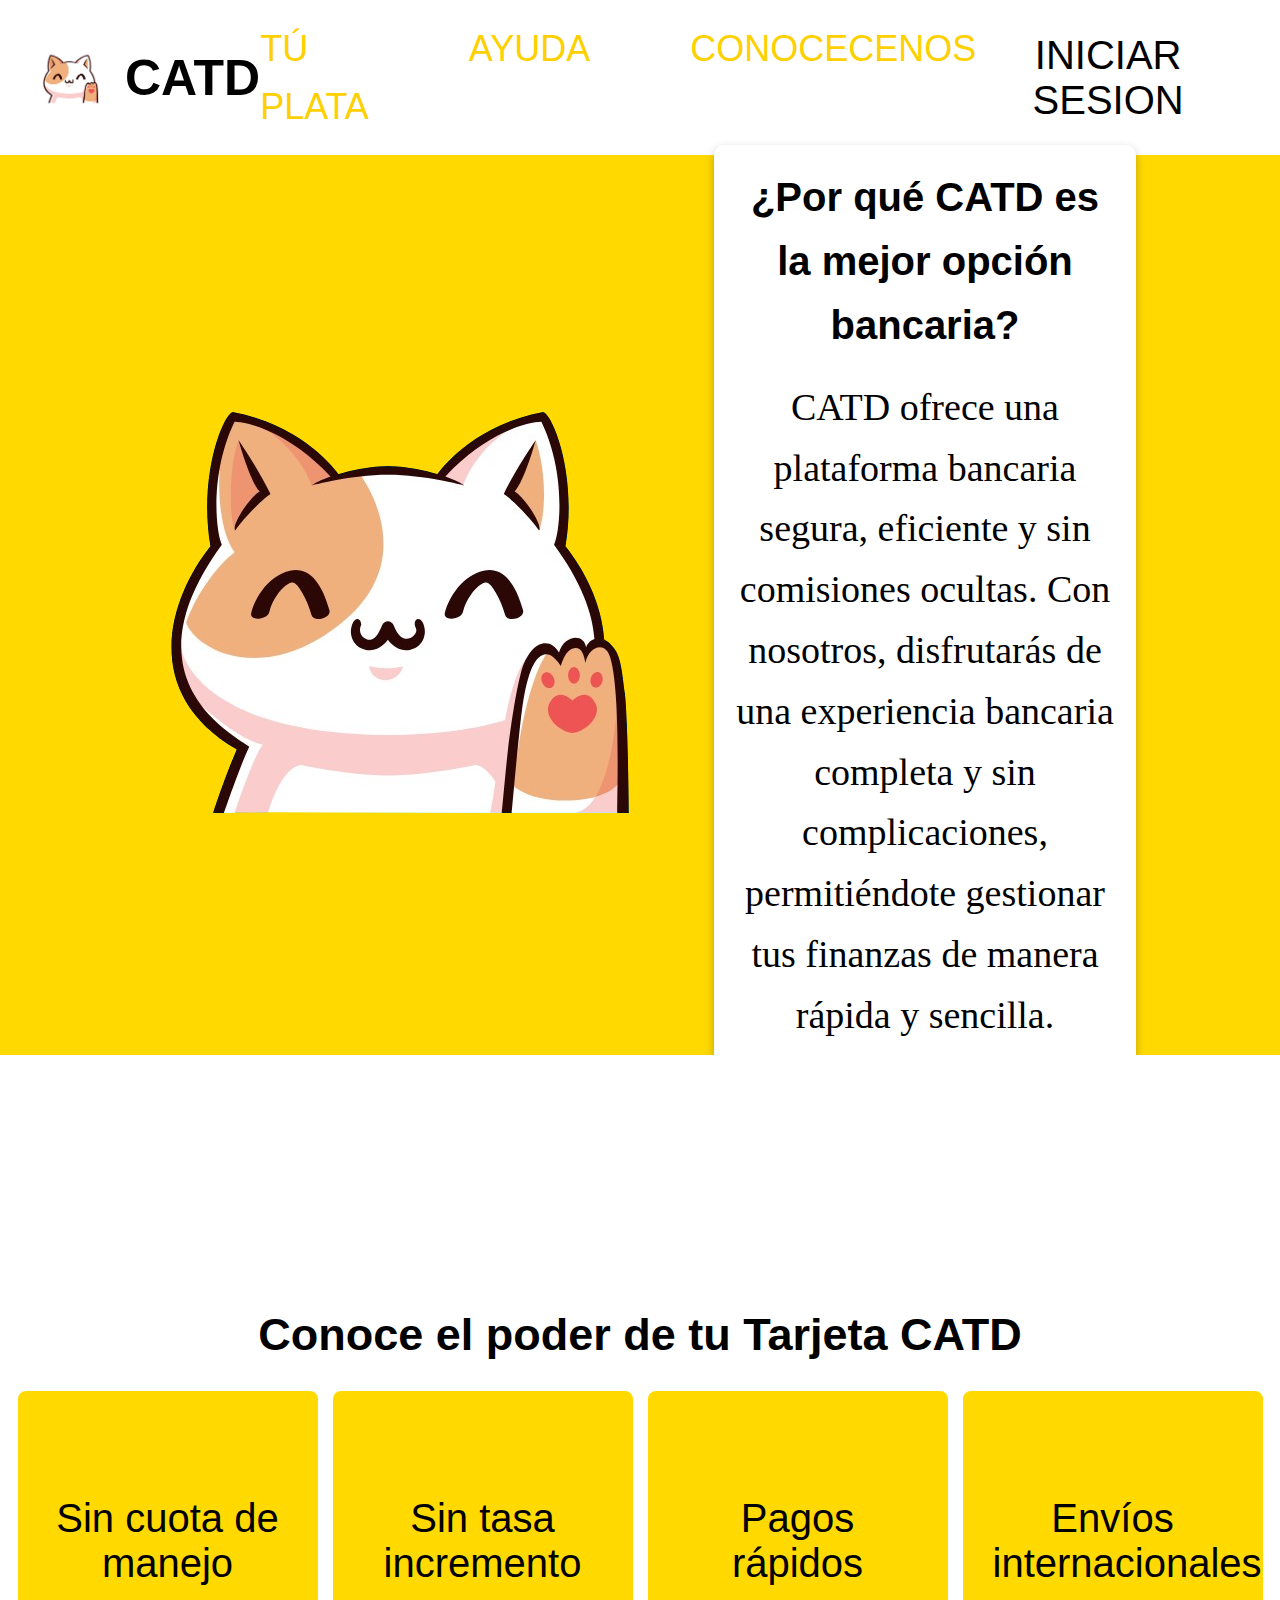
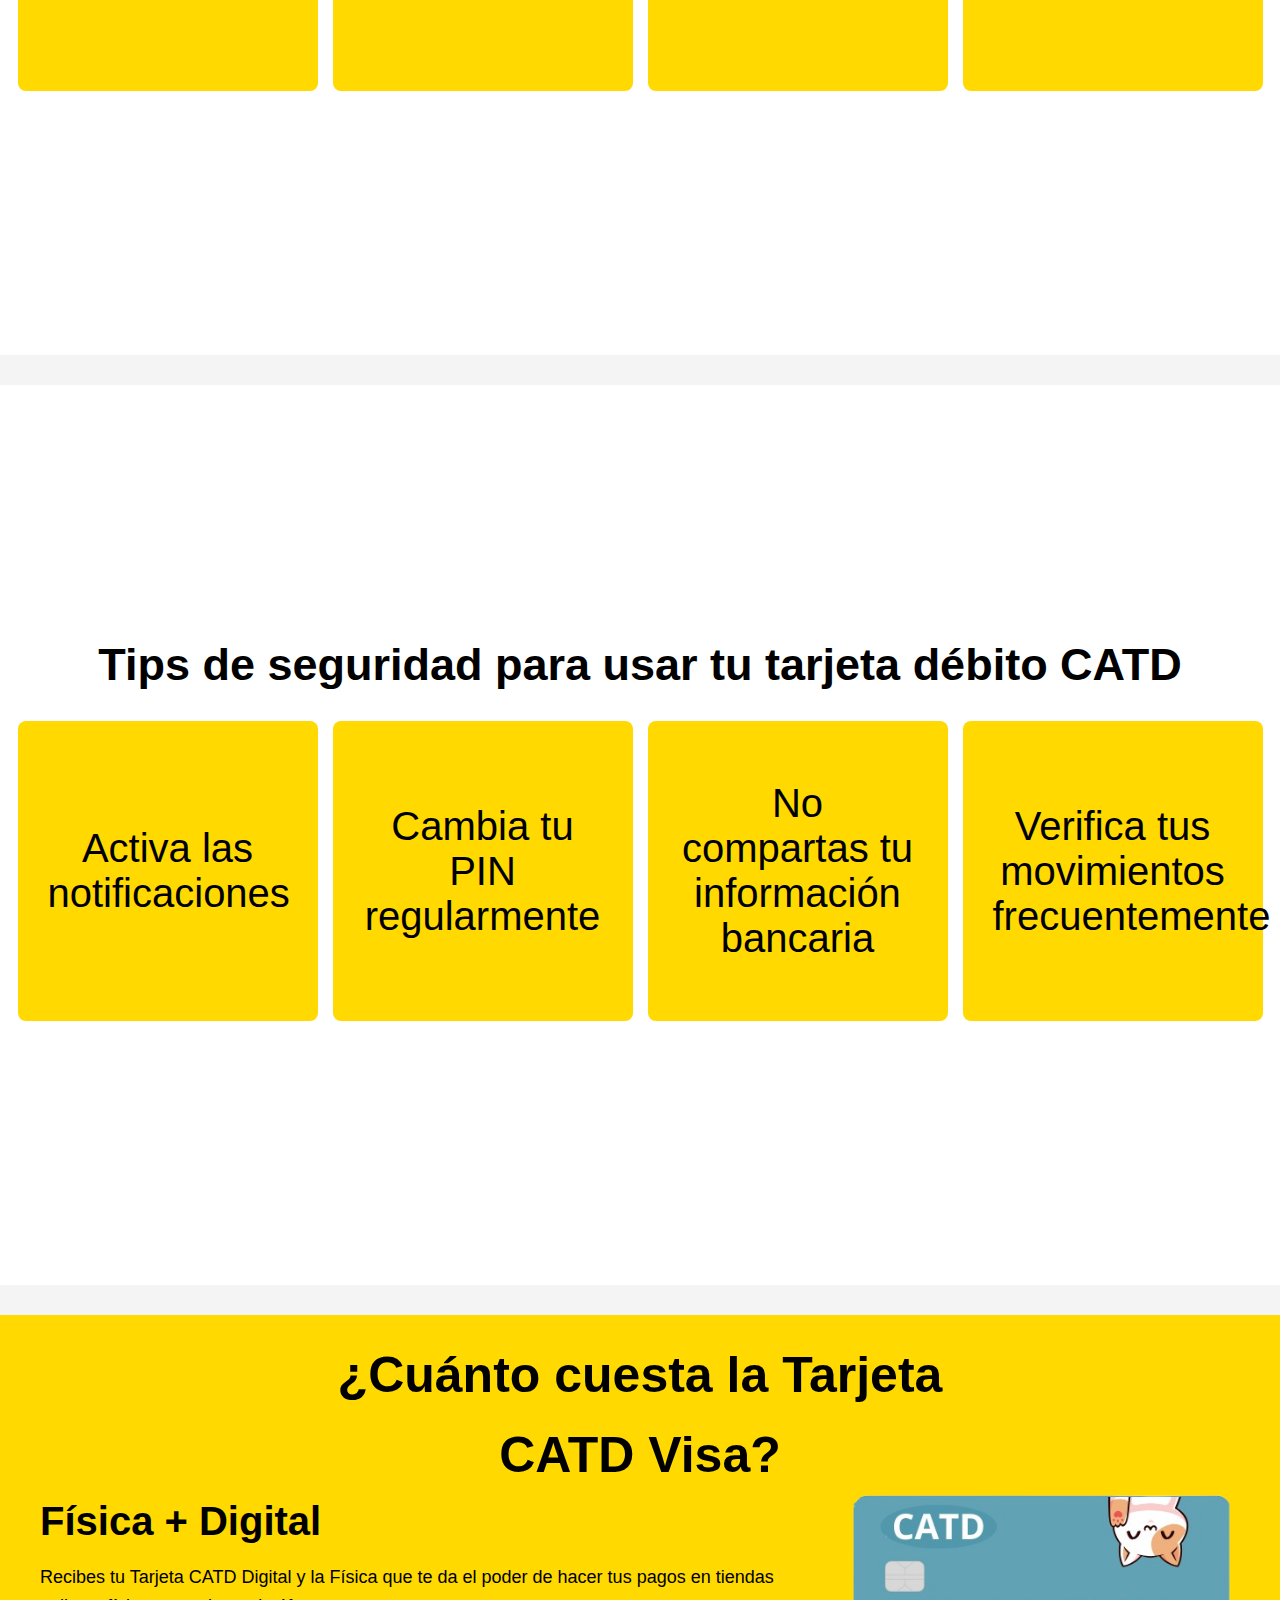
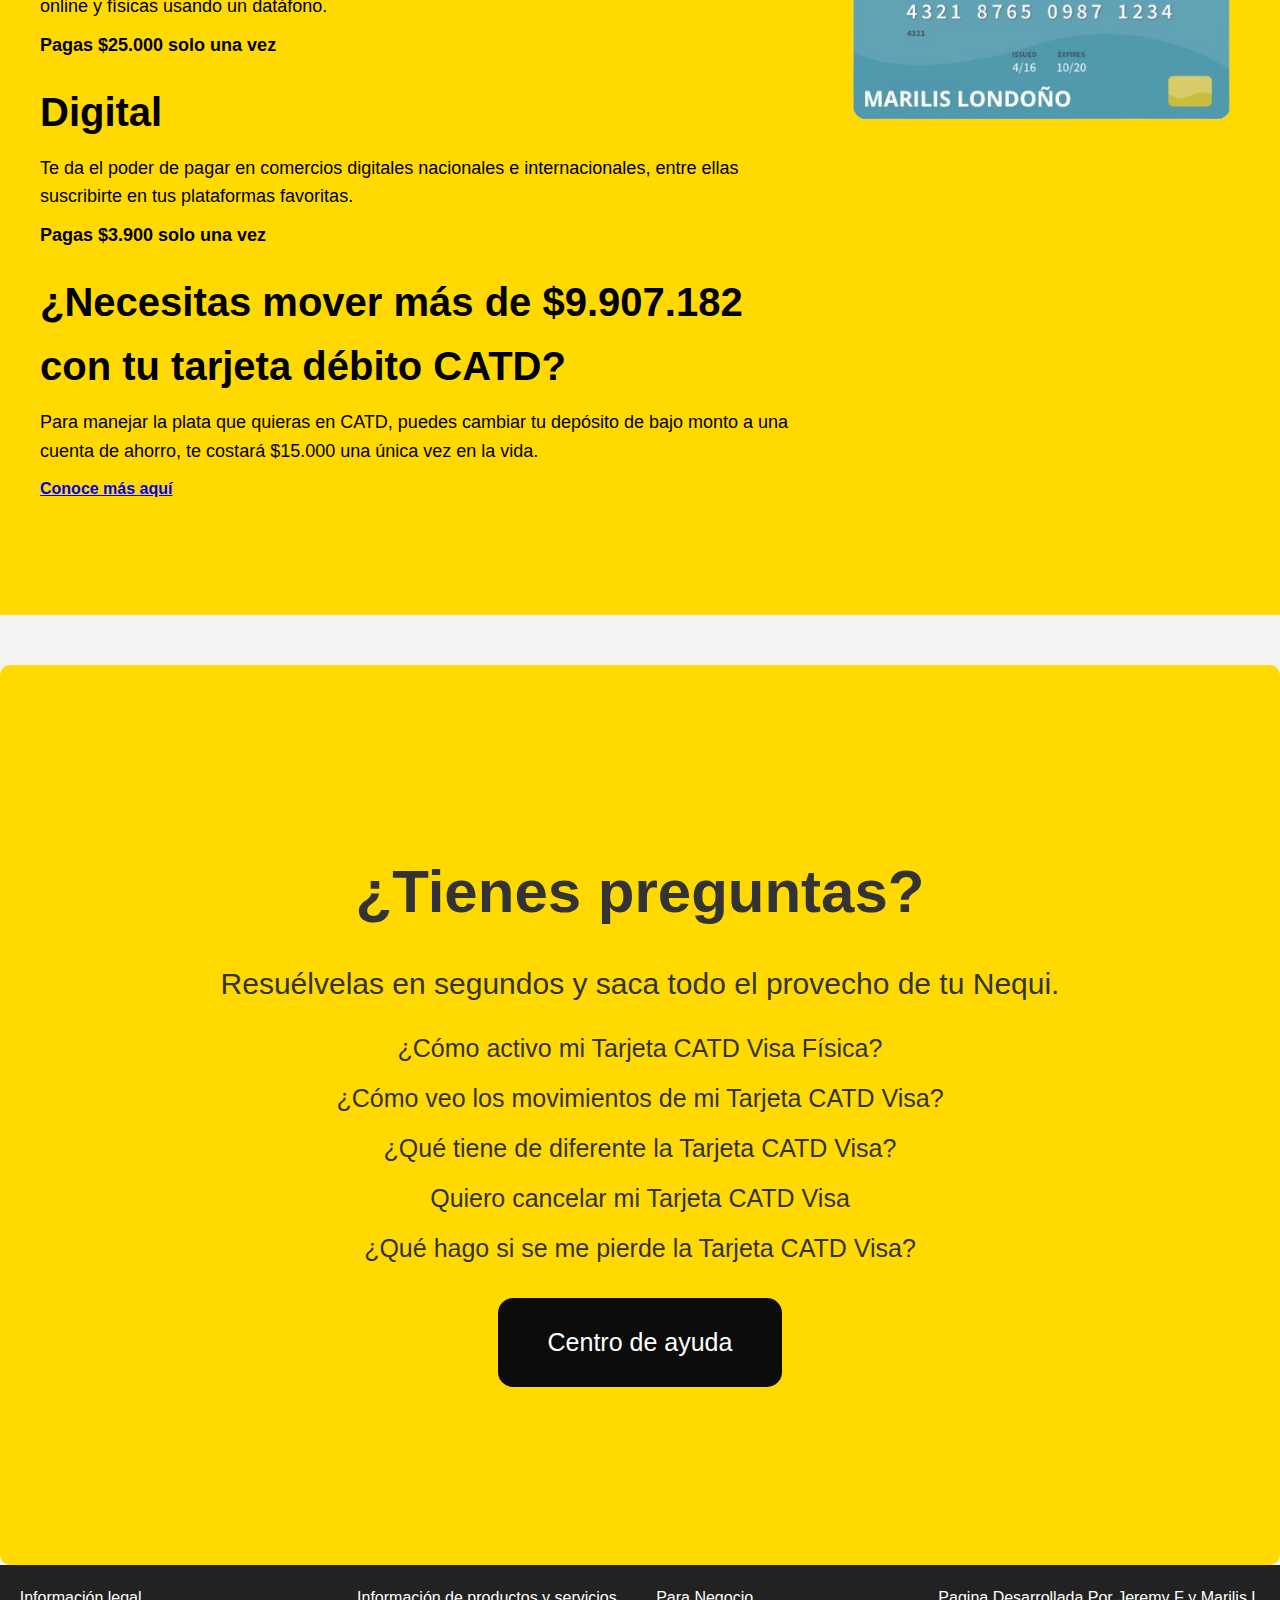
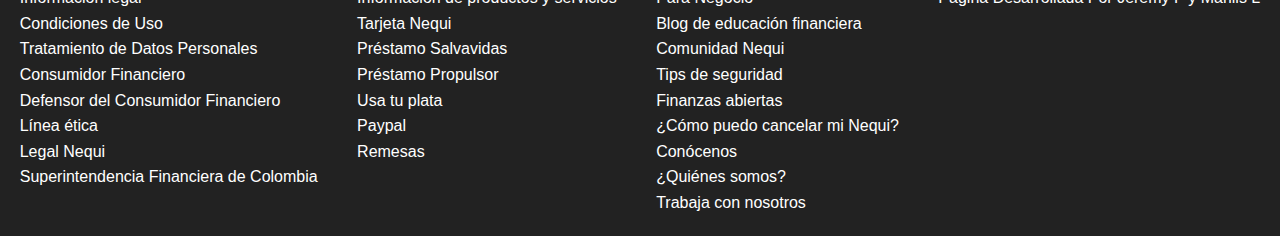
==== src/index.html @ 178624e9 "Add files via upload" ====
<!DOCTYPE html>
<html lang="es">

<head>
    <meta charset="UTF-8">
    <meta name="viewport" content="width=device-width, initial-scale=1.0">
    <title>CATD</title>
    <link rel="stylesheet" href="/src/styles/index.css">
    <link rel="icon" href="/src/imagenes/LogoCatd.png">
</head>

<body>

    <!-- Header -->
    <header>
        <div class="logo">
            <img src="/src/imagenes/LogoCatd.png" alt="CATD Logo">
            <h1>CATD</h1>
        </div>
        <nav>
            <ul>
                <li><a href="/src/Templates/Portaltuplata.html">TÚ PLATA</a></li>
                <li><a href="/src/Templates/Ayuda.html">AYUDA</a></li>
                <li><a href="/src/Templates/Conocenos.html">CONOCECENOS</a></li>
            </ul>
        </nav>
        <button id="login-btn">INICIAR SESION</button>
    </header>

    <!-- Contenido principal -->
    <!-- Contenido principal -->
    <main>
        <!-- Sección 1: Porque CATD es la mejor opción bancaria -->
        <section class="intro">
            <div class="content-container">
                <img src="/src/imagenes/Logo sin Fondo.png" alt="Banco CATD" class="left-image">
                <div class="text-container">
                    <h2>¿Por qué CATD es la mejor opción bancaria?</h2>
                    <p>CATD ofrece una plataforma bancaria segura, eficiente y sin comisiones ocultas. Con nosotros,
                        disfrutarás de una experiencia bancaria completa y sin complicaciones, permitiéndote gestionar
                        tus finanzas de manera rápida y sencilla.</p>
                </div>
            </div>
        </section>

        <!-- Sección 2: Conoce el poder de tu Tarjeta CATD -->
        <section class="tarjeta">
            <h2>Conoce el poder de tu Tarjeta CATD</h2>
            <div class="buttons-container">
                <button>Sin cuota de manejo</button>
                <button>Sin tasa incremento</button>
                <button>Pagos rápidos</button>
                <button>Envíos internacionales</button>
            </div>
        </section>

        <!-- Sección 3: Tips de seguridad para usar tu tarjeta débito CATD -->
        <section class="seguridad">
            <h2>Tips de seguridad para usar tu tarjeta débito CATD</h2>
            <div class="buttons-container">
                <button>Activa las notificaciones</button>
                <button>Cambia tu PIN regularmente</button>
                <button>No compartas tu información bancaria</button>
                <button>Verifica tus movimientos frecuentemente</button>
            </div>
        </section>

        <section class="tarjeta-nequi">
            <h2>¿Cuánto cuesta la Tarjeta CATD Visa?</h2>
            <div class="tarjeta-info">
                <div class="text-content">
                    <div class="tipo-tarjeta">
                        <h3>Física + Digital</h3>
                        <p>Recibes tu Tarjeta CATD Digital y la Física que te da el poder de hacer tus pagos en tiendas
                            online y físicas usando un datáfono.</p>
                        <p><strong>Pagas $25.000 solo una vez</strong></p>
                    </div>
                    <div class="tipo-tarjeta">
                        <h3>Digital</h3>
                        <p>Te da el poder de pagar en comercios digitales nacionales e internacionales, entre ellas
                            suscribirte en tus plataformas favoritas.</p>
                        <p><strong>Pagas $3.900 solo una vez</strong></p>
                    </div>
                    <div class="tipo-tarjeta">
                        <h3>¿Necesitas mover más de $9.907.182 con tu tarjeta débito CATD?</h3>
                        <p>Para manejar la plata que quieras en CATD, puedes cambiar tu depósito de bajo monto a una
                            cuenta de ahorro, te costará $15.000 una única vez en la vida.</p>
                        <a href="#">Conoce más aquí</a>
                    </div>
                </div>
                <div class="image-content">
                    <img src="/src/imagenes/TarjetaCatd.png" alt="Tarjeta de débito Nequi">
                </div>
            </div>
        </section>

        <!-- Sección 5: Preguntas frecuentes -->
        <section class="preguntas">
            <h2>¿Tienes preguntas?</h2>
            <p>Resuélvelas en segundos y saca todo el provecho de tu Nequi.</p>
            <ul>
                <li>¿Cómo activo mi Tarjeta CATD Visa Física?</li>
                <li>¿Cómo veo los movimientos de mi Tarjeta CATD Visa?</li>
                <li>¿Qué tiene de diferente la Tarjeta CATD Visa?</li>
                <li>Quiero cancelar mi Tarjeta CATD Visa</li>
                <li>¿Qué hago si se me pierde la Tarjeta CATD Visa?</li>
            </ul>
            <button><a href="centro-ayuda.html">Centro de ayuda</a></button>
        </section>
    </main>

    <!-- Footer -->
    <footer>
        <ul>
            <li><a href="#">Información legal</a></li>
            <li><a href="#">Condiciones de Uso</a></li>
            <li><a href="#">Tratamiento de Datos Personales</a></li>
            <li><a href="#">Consumidor Financiero</a></li>
            <li><a href="#">Defensor del Consumidor Financiero</a></li>
            <li><a href="#">Línea ética</a></li>
            <li><a href="#">Legal Nequi</a></li>
            <li><a href="#">Superintendencia Financiera de Colombia</a></li>
        </ul>
        <ul>
            <li><a href="#">Información de productos y servicios</a></li>
            <li><a href="#">Tarjeta Nequi</a></li>
            <li><a href="#">Préstamo Salvavidas</a></li>
            <li><a href="#">Préstamo Propulsor</a></li>
            <li><a href="#">Usa tu plata</a></li>
            <li><a href="#">Paypal</a></li>
            <li><a href="#">Remesas</a></li>
        </ul>
        <ul>
            <li><a href="#">Para Negocio</a></li>
            <li><a href="#">Blog de educación financiera</a></li>
            <li><a href="#">Comunidad Nequi</a></li>
            <li><a href="#">Tips de seguridad</a></li>
            <li><a href="#">Finanzas abiertas</a></li>
            <li><a href="#">¿Cómo puedo cancelar mi Nequi?</a></li>
            <li><a href="#">Conócenos</a></li>
            <li><a href="#">¿Quiénes somos?</a></li>
            <li><a href="#">Trabaja con nosotros</a></li>
        </ul>
        <h8>Pagina Desarrollada Por Jeremy F y Marilis L</h8>
    </footer>

    <script src="/src/js/index.js"></script>
</body>

</html>
---- src/styles/index.css ----
/* Mantener el CSS general */
* {
    margin: 0;
    padding: 0;
    box-sizing: border-box;
    font-family: Arial, sans-serif;
}

body {
    background-color: #f4f4f4;
    font-size: 16px;
    color: #333;
    font-family: Arial, sans-serif;
    line-height: 1.6;
}
section {
    height: 100vh; /* Cada sección ocupa toda la altura de la ventana */
    display: flex;
    justify-content: center;
    align-items: center;
    padding: 20px;
}

header {
    display: flex;
    justify-content: space-between;
    align-items: center;
    background-color: #ffffff;
    padding: 20px 40px;
    color: rgb(0, 0, 0);
}

header .logo {
    display: flex;
    align-items: center;
}

header .logo img {
    height: 60px;
    margin-right: 25px;
}

header h1 {
    font-size: 50px;
    font-weight: bold;
    font-family: Impact, Haettenschweiler, 'Arial Narrow Bold', sans-serif;
}

nav ul {
    list-style: none;
    display: flex;
    gap: 100px;
}

nav ul li {
    position: relative;
    font-size: 30px;
}

nav ul li a {
    color: #ffd000;
    text-decoration: none;
    font-size: 36px;
    padding: 5px 0;
    font-family: Impact, Haettenschweiler, 'Arial Narrow Bold', sans-serif;
}

nav ul li a:hover {
    text-decoration: none;
}

nav ul li .dropdown {
    display: none;
    position: absolute;
    top: 100%;
    left: 0;
    color: #ffffff;
    background-color: #ff1e00;
    border-radius: 5px;
    padding: 10px;
}

nav ul li:hover .dropdown {
    display: block;
}

.dropdown li a {
    font-size: 25px;
    color: rgb(255, 255, 255);
}

#login-btn {
    padding: 12px 25px;
    background-color: #fff;
    border: none;
    color: #000000;
    font-size: 40px;
    cursor: pointer;
    border-radius: 5px;
    transition: background-color 0.3s;
}

#login-btn:hover {
    background-color: #e3f309;
    color: #000000;
}

/* Estilos para las secciones */
main {
    display: flex;
    flex-direction: column;
}

.intro {
    background-color: #ffd900; /* Fondo amarillo */
    height: 100vh; /* Ocupar toda la pantalla */
    display: flex;
    align-items: center;
    justify-content: center;
}

.content-container {
    display: flex;
    justify-content: space-between;
    align-items: center;
    width: 80%; /* Ajusta el ancho de la sección */
}

.left-image {
    width: 800px; /* Tamaño agrandado del logo */
    height: auto;
    margin-right: 20px; /* Espacio entre la imagen y el texto */
}

.text-container {
    max-width: 50%; /* Limita el tamaño del texto */
    color: #000000; /* Color del texto */
    text-align: center;
    justify-content: center;
    background-color: #fff; /* Asegura un fondo para que el box-shadow sea visible */
    padding: 20px; /* Añade espacio interno */
    border-radius: 10px; /* Bordes redondeados (opcional) */
    box-shadow: 0px 4px 10px rgba(0, 0, 0, 0.25); /* Sombra suave */
}

.text-container h2 {
    font-size: 40px; /* Tamaño del título más grande */
    font-weight: bold;
    margin-bottom: 20px;
    text-align: center;
    color: #000000;
}

.text-container p {
    font-size: 38px; /* Tamaño de la fuente del texto */
    line-height: 1.6;
    font-family: 'Times New Roman', Times, serif;
}

.tarjeta,.seguridad {
    padding: 40px 0;
    background-color: #fff;
    margin-bottom: 30px;
    text-align: center; /* Centra el contenido */
    display: flex; /* Activa flexbox */
    flex-direction: column; /* Organiza en columna */
    align-items: center; /* Centra horizontalmente */
    gap: 20px; /* Espacio entre el título y los botones */
}

.tarjeta h2,.seguridad h2 {
    color: #000000;
    font-size: 45px;
}

/* Ajuste del contenedor de botones */
.buttons-container {
    display: flex;
    
    gap: 15px; /* Espacio entre los botones */
    align-items: center; /* Centra los botones horizontalmente */
}
/* Estilo de los botones */
.buttons-container button {
    background-color: #ffd900;
    padding: 15px 30px; /* Botones más grandes */
    font-size: 40px; /* Texto más grande en los botones */
    border: none;
    cursor: pointer;
    border-radius: 8px; /* Bordes más redondeados */
    transition: background-color 0.3s ease; /* Transición suave al cambiar de color */
    margin-bottom: 20px; /* Espacio entre los botones */
    width: 300px; /* Ancho fijo para todos los botones */
    height: 300px;
    text-align: center; /* Centra el texto dentro de los botones */
    display: block;
    
}

/* Fondo amarillo y estilos principales */
.tarjeta-nequi {
    background-color: #ffd900; /* Fondo amarillo */
    padding: 40px;
    color: #333;
}

/* Estilo del título principal */
.tarjeta-nequi h2 {
    font-size: 36px;
    text-align: center;
    margin-bottom: 30px;
    color: #000; /* Texto en negro */
}

/* Contenedor de la información y la imagen */
.tarjeta-info {
    display: flex;
    justify-content: space-between;
    align-items: flex-start; /* Alinea los elementos al inicio */
    gap: 30px;
}

/* Fondo amarillo y estilos principales */
.tarjeta-nequi {
    background-color: #ffd900; /* Fondo amarillo */
    padding: 40px;
    color: #333;
    position: relative; /* Asegura que el contenido interno se posicione correctamente */
}

/* Estilo del título principal */
.tarjeta-nequi h2 {
    font-size: 50px;
    text-align: center;
    margin-bottom: 30px;
    color: #000; /* Texto en negro */
    position: absolute; /* Coloca el título en la parte superior */
    top: 20px; /* Espacio desde la parte superior */
    left: 50%; /* Centra horizontalmente */
    transform: translateX(-50%); /* Ajusta el centrado */
}

/* Contenedor de la información y la imagen */
.tarjeta-info {
    display: flex;
    justify-content: space-between;
    align-items: flex-start; /* Alinea los elementos al inicio */
    gap: 30px;
    margin-top: 80px; /* Espacio debajo del título */
}

/* Estilo del contenido textual */
.text-content {
    flex: 1; /* Ocupa espacio disponible */
}

.tipo-tarjeta {
    margin-bottom: 20px;
}

.tipo-tarjeta h3 {
    font-size: 40px;
    margin-bottom: 10px;
    color: #000; /* Títulos en negro */
}

.tipo-tarjeta p {
    font-size: 18px;
    line-height: 1.6;
    margin-bottom: 10px;
    color: #000;
}

.tipo-tarjeta a {
    color: #0000ee; /* Color azul para el enlace */
    text-decoration: underline;
    font-weight: bold;
}


/* Estilo de la imagen */
.image-content {
    flex: 0.5; /* Ocupa menos espacio */
    display: flex;
    justify-content: center;
    align-items: center;
}

.image-content img {
    width: 100%; /* Ajusta el ancho al 100% del contenedor */
    max-width: 800px; /* Cambia este valor para agrandar el tamaño máximo */
    height: auto; /* Mantiene la proporción de la imagen */
    border-radius: 10px; /* Opcional: bordes redondeados */
}


.content-container {
    display: flex;
    justify-content: center;
    gap: 50px;
}


.preguntas {
    background-color: #ffd900; /* Fondo amarillo */
    padding: 40px; /* Espaciado interno */
    border-radius: 10px; /* Bordes redondeados */
    display: flex;
    flex-direction: column; /* Coloca todo en una columna */
    align-items: center; /* Centra horizontalmente */
    text-align: center; /* Centra el texto */
    margin-top: 50px; /* Espacio entre esta sección y la anterior */
}

.preguntas h2 {
    font-size: 60px; /* Tamaño del título */
    color: #333; /* Color del texto */
    margin-bottom: 20px; /* Espaciado debajo del título */
}

.preguntas p {
    font-size: 30px; /* Tamaño del texto */
    color: #333; /* Color del texto */
    margin-bottom: 20px; /* Espaciado debajo del párrafo */
}

.preguntas ul {
    list-style-type: none; /* Quita los puntos de las listas */
    padding: 0; /* Quita el padding predeterminado */
    margin: 0; /* Quita márgenes */
    margin-bottom: 20px; /* Espaciado debajo de la lista */
}

.preguntas ul li {
    font-size: 25px; /* Tamaño del texto de los elementos de la lista */
    color: #333; /* Color del texto */
    margin-bottom: 10px; /* Espaciado entre elementos de la lista */
}

.preguntas button {
    background-color: #0c0c0c; /* Fondo del botón */
    color: #fff; /* Texto blanco */
    padding: 30px 50px; /* Tamaño del botón */
    font-size: 25px; /* Tamaño del texto del botón */
    border: none; /* Sin bordes */
    border-radius: 15px; /* Bordes redondeados */
    cursor: pointer; /* Cambia el cursor al pasar el ratón */
    transition: background-color 0.3s ease; /* Transición suave */
}

.preguntas button:hover {
    background-color: #5a970b; /* Color al pasar el ratón */
}

.preguntas button a {
    text-decoration: none; /* Quita el subrayado del enlace */
    color: #fff; /* Asegura que el enlace sea blanco dentro del botón */
}





footer {
    background-color: #222;
    color: white;
    padding: 20px 0;
    display: flex;
    justify-content: space-around;
}

footer ul {
    list-style-type: none;
    padding: 0;
}

footer li a {
    color: white;
    text-decoration: none;
}

footer li a:hover {
    text-decoration: underline;
}
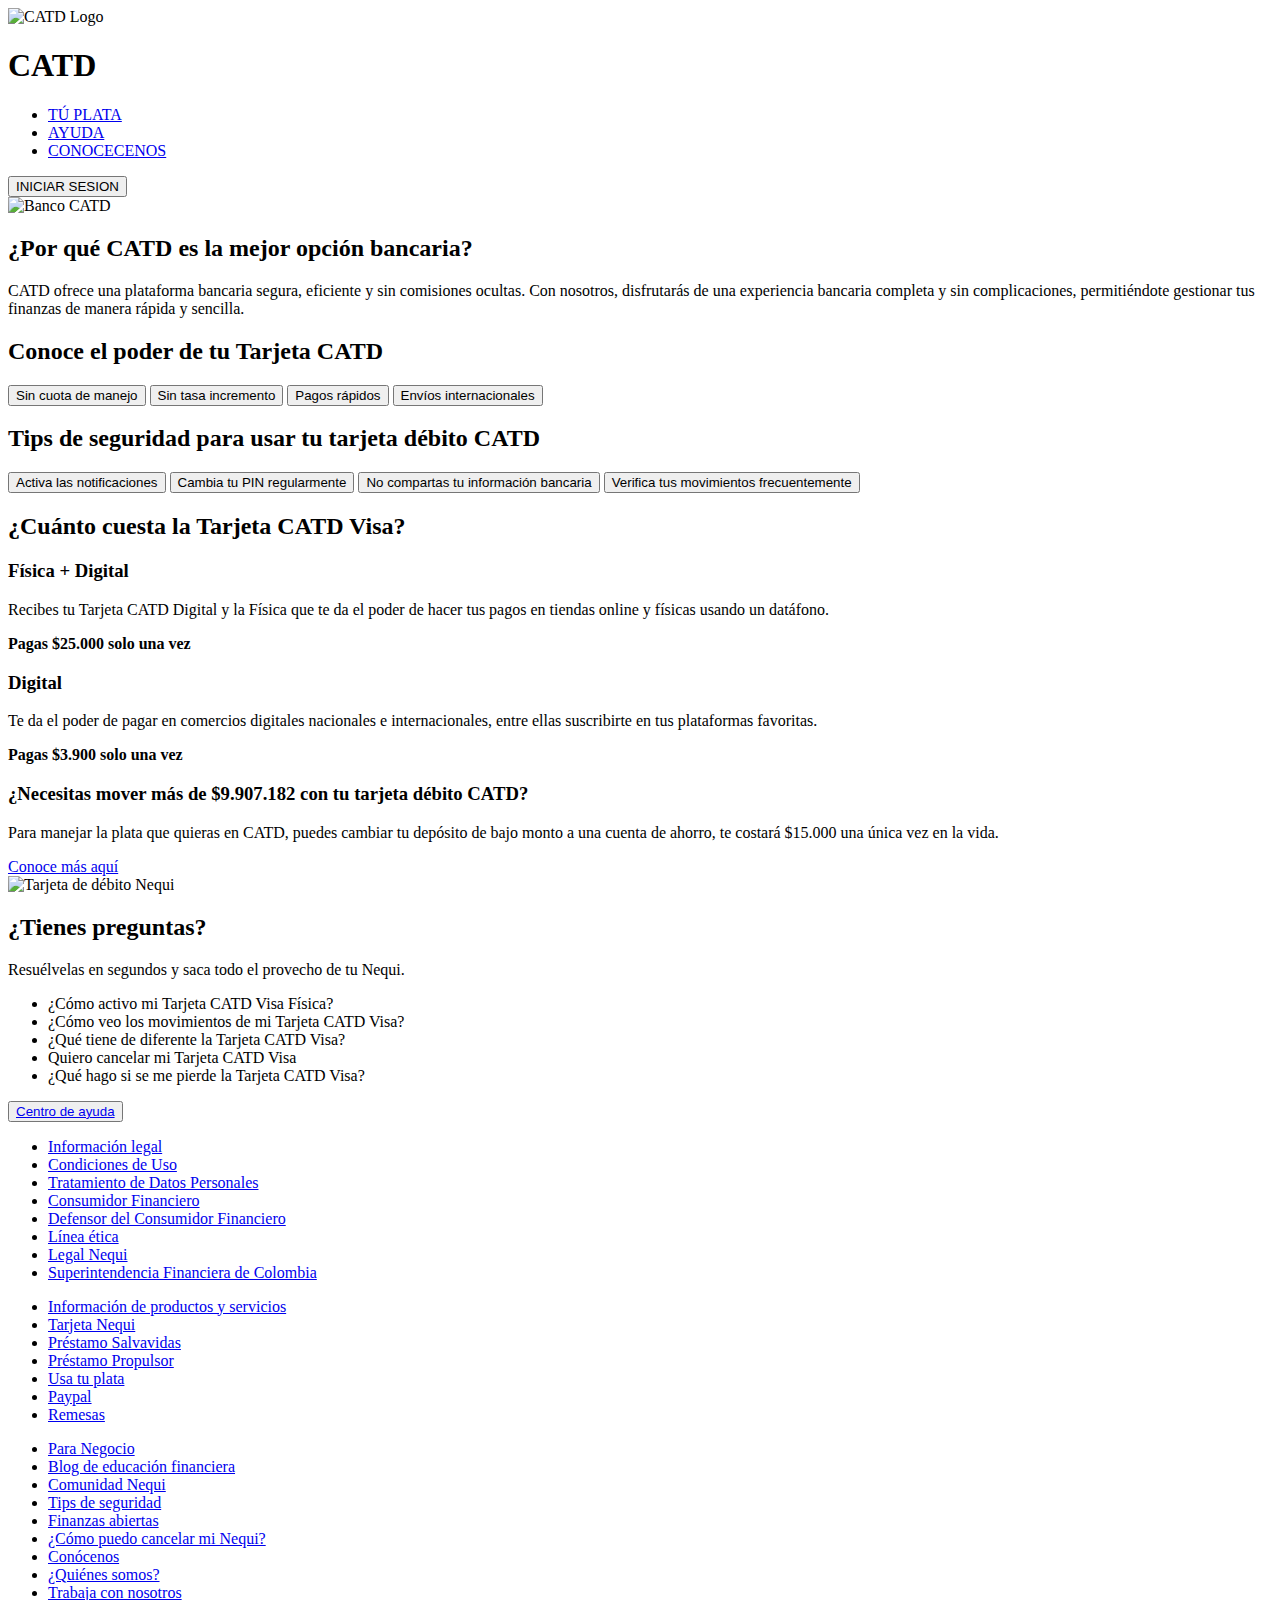
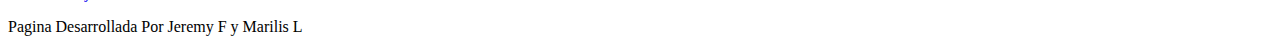
==== commit c2a77f7f: "Add files via upload" ====
--- a/src/index.html
+++ b/src/index.html
@@ -5,8 +5,8 @@
     <meta charset="UTF-8">
     <meta name="viewport" content="width=device-width, initial-scale=1.0">
     <title>CATD</title>
-    <link rel="stylesheet" href="/src/styles/index.css">
-    <link rel="icon" href="/src/imagenes/LogoCatd.png">
+    <link rel="stylesheet" href="/styles/index.css">
+    <link rel="icon" href="/imagenes/LogoCatd.png">
 </head>
 
 <body>
@@ -14,17 +14,19 @@
     <!-- Header -->
     <header>
         <div class="logo">
-            <img src="/src/imagenes/LogoCatd.png" alt="CATD Logo">
+            <img src="/imagenes/LogoCatd.png" alt="CATD Logo">
             <h1>CATD</h1>
         </div>
         <nav>
             <ul>
-                <li><a href="/src/Templates/Portaltuplata.html">TÚ PLATA</a></li>
-                <li><a href="/src/Templates/Ayuda.html">AYUDA</a></li>
-                <li><a href="/src/Templates/Conocenos.html">CONOCECENOS</a></li>
+                <li><a href="/Templates/Portaltuplata.html">TÚ PLATA</a></li>
+                <li><a href="/Templates/Ayuda.html">AYUDA</a></li>
+                <li><a href="/Templates/Conocenos.html">CONOCECENOS</a></li>
             </ul>
         </nav>
         <button id="login-btn">INICIAR SESION</button>
+        <span id="user-name" style="display: none;"></span> <!-- Aquí se mostrará el nombre del usuario -->
+        <button id="logout-btn" style="display: none;">CERRAR SESIÓN</button> <!-- Este botón es para cerrar sesión -->
     </header>
 
     <!-- Contenido principal -->
@@ -33,7 +35,7 @@
         <!-- Sección 1: Porque CATD es la mejor opción bancaria -->
         <section class="intro">
             <div class="content-container">
-                <img src="/src/imagenes/Logo sin Fondo.png" alt="Banco CATD" class="left-image">
+                <img src="/imagenes/Logo sin Fondo.png" alt="Banco CATD" class="left-image">
                 <div class="text-container">
                     <h2>¿Por qué CATD es la mejor opción bancaria?</h2>
                     <p>CATD ofrece una plataforma bancaria segura, eficiente y sin comisiones ocultas. Con nosotros,
@@ -89,7 +91,7 @@
                     </div>
                 </div>
                 <div class="image-content">
-                    <img src="/src/imagenes/TarjetaCatd.png" alt="Tarjeta de débito Nequi">
+                    <img src="/imagenes/TarjetaCatd.png" alt="Tarjeta de débito Nequi">
                 </div>
             </div>
         </section>
@@ -144,7 +146,7 @@
         <h8>Pagina Desarrollada Por Jeremy F y Marilis L</h8>
     </footer>
 
-    <script src="/src/js/index.js"></script>
+    <script src="/js/index.js"></script>
 </body>
 
 </html>